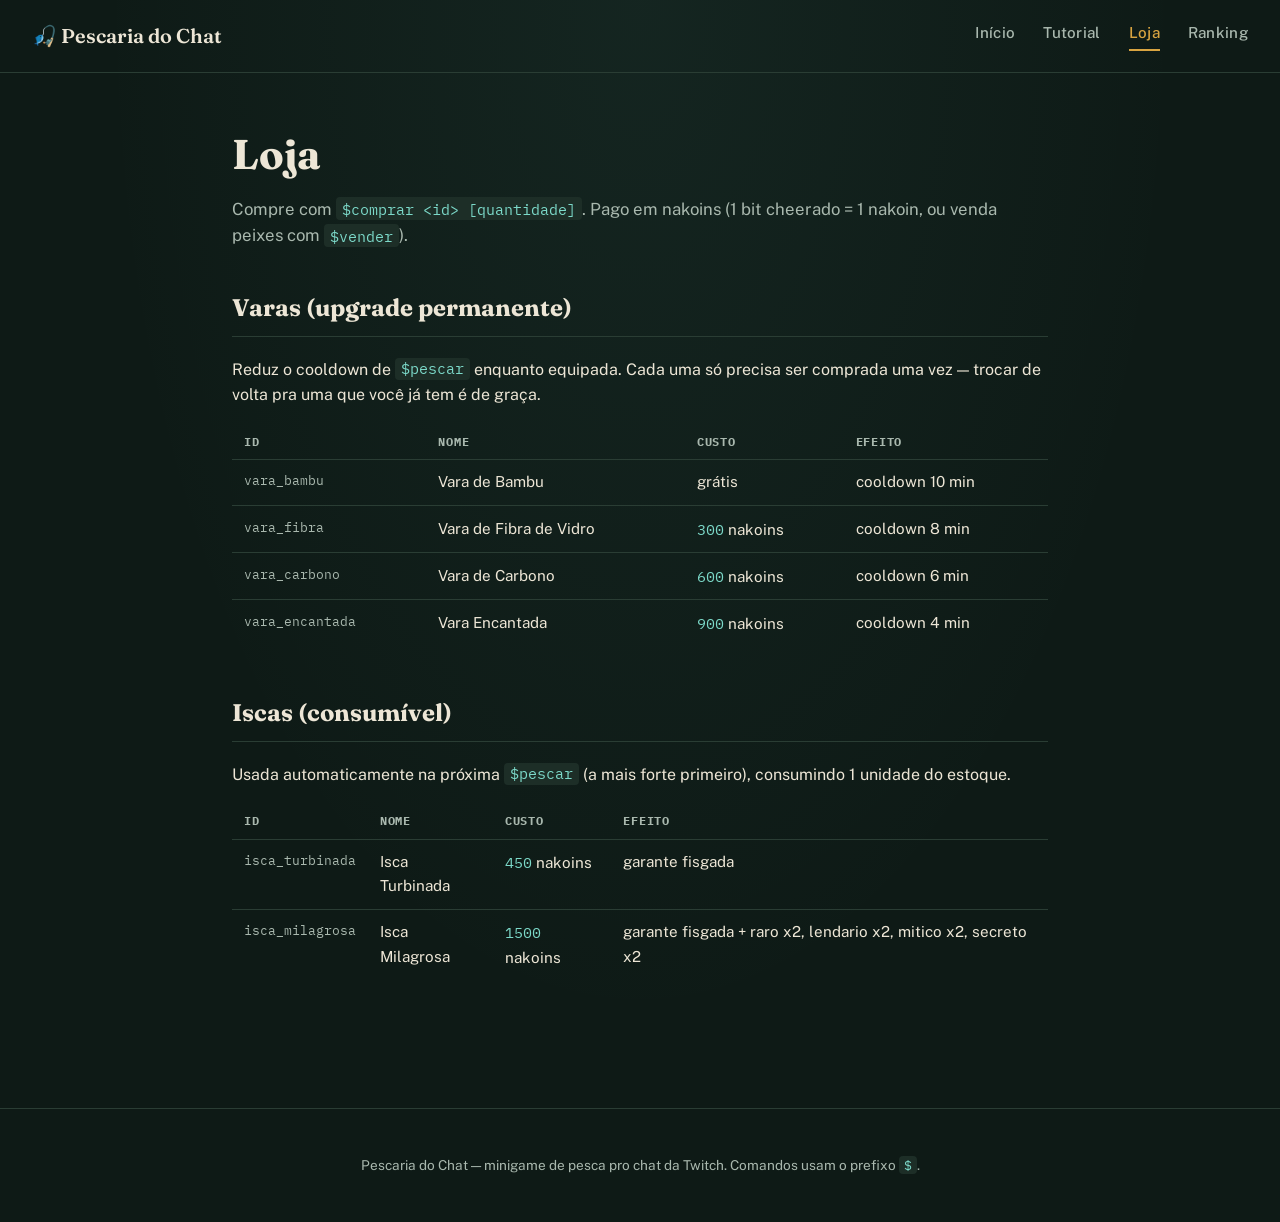
==== loja.html @ 632166b0 "Site inicial: tutorial, loja e ranking do Pescaria do Chat" ====
<!doctype html>
<html lang="pt-BR">
<head>
<meta charset="utf-8">
<meta name="viewport" content="width=device-width, initial-scale=1">
<title>Loja — Pescaria do Chat</title>
<link rel="preconnect" href="https://fonts.googleapis.com">
<link rel="preconnect" href="https://fonts.gstatic.com" crossorigin>
<link href="https://fonts.googleapis.com/css2?family=Fraunces:opsz,wght@9..144,400;9..144,600;9..144,700&family=Public+Sans:wght@400;500;600&family=IBM+Plex+Mono:wght@400;500&display=swap" rel="stylesheet">
<link rel="stylesheet" href="style.css">
<link rel="icon" href="data:image/svg+xml,<svg xmlns=%22http://www.w3.org/2000/svg%22 viewBox=%220 0 100 100%22><text y=%22.9em%22 font-size=%2290%22>🎣</text></svg>">
</head>
<body>
<header class="site-header">
  <a class="brand" href="index.html">🎣 Pescaria do Chat</a>
  <nav class="site-nav">
      <a href="index.html">Início</a>
      <a href="tutorial.html">Tutorial</a>
      <a href="loja.html" class="active">Loja</a>
      <a href="ranking.html">Ranking</a>
  </nav>
</header>
<main>

<h1 class="page-title">Loja</h1>
<p class="subtitle">Compre com <code>$comprar &lt;id&gt; [quantidade]</code>. Pago em nakoins (1 bit cheerado = 1 nakoin, ou venda peixes com <code>$vender</code>).</p>

<section class="block">
  <h2>Varas (upgrade permanente)</h2>
  <p>Reduz o cooldown de <code>$pescar</code> enquanto equipada. Cada uma só
  precisa ser comprada uma vez — trocar de volta pra uma que você já tem é
  de graça.</p>
  <table class="ledger">
    <thead><tr><th>id</th><th>nome</th><th>custo</th><th>efeito</th></tr></thead>
    <tbody>
      <tr>
        <td class="id">vara_bambu</td>
        <td>Vara de Bambu</td>
        <td>grátis</td>
        <td>cooldown 10 min</td>
      </tr>
      <tr>
        <td class="id">vara_fibra</td>
        <td>Vara de Fibra de Vidro</td>
        <td><span class="num">300</span> nakoins</td>
        <td>cooldown 8 min</td>
      </tr>
      <tr>
        <td class="id">vara_carbono</td>
        <td>Vara de Carbono</td>
        <td><span class="num">600</span> nakoins</td>
        <td>cooldown 6 min</td>
      </tr>
      <tr>
        <td class="id">vara_encantada</td>
        <td>Vara Encantada</td>
        <td><span class="num">900</span> nakoins</td>
        <td>cooldown 4 min</td>
      </tr></tbody>
  </table>
</section>

<section class="block">
  <h2>Iscas (consumível)</h2>
  <p>Usada automaticamente na próxima <code>$pescar</code> (a mais forte
  primeiro), consumindo 1 unidade do estoque.</p>
  <table class="ledger">
    <thead><tr><th>id</th><th>nome</th><th>custo</th><th>efeito</th></tr></thead>
    <tbody>
      <tr>
        <td class="id">isca_turbinada</td>
        <td>Isca Turbinada</td>
        <td><span class="num">450</span> nakoins</td>
        <td>garante fisgada</td>
      </tr>
      <tr>
        <td class="id">isca_milagrosa</td>
        <td>Isca Milagrosa</td>
        <td><span class="num">1500</span> nakoins</td>
        <td>garante fisgada + raro x2, lendario x2, mitico x2, secreto x2</td>
      </tr></tbody>
  </table>
</section>

</main>
<footer class="site-footer">
  <p>Pescaria do Chat — minigame de pesca pro chat da Twitch. Comandos usam o prefixo <code>$</code>.</p>
</footer>
</body>
</html>
---- style.css ----
:root {
  --bg: #0e1a16;
  --surface: #16241f;
  --surface-2: #1d2e27;
  --border: #2a3d34;
  --text: #ede6d6;
  --text-muted: #a9b8ae;
  --gold: #d9a441;
  --glow: #7cd9c9;

  --tier-comum: #8fa593;
  --tier-incomum: #5b8a72;
  --tier-raro: #3e7c89;
  --tier-lendario: #d9a441;
  --tier-secreto: #7cd9c9;

  --display: "Fraunces", Georgia, serif;
  --body: "Public Sans", -apple-system, sans-serif;
  --mono: "IBM Plex Mono", ui-monospace, monospace;
}

* { box-sizing: border-box; }

html { scroll-behavior: smooth; }

body {
  margin: 0;
  background: var(--bg);
  background-image:
    radial-gradient(ellipse at top, rgba(124, 217, 201, 0.06), transparent 60%);
  color: var(--text);
  font-family: var(--body);
  line-height: 1.6;
  -webkit-font-smoothing: antialiased;
}

a { color: var(--gold); text-decoration: none; }
a:hover { text-decoration: underline; }
a:focus-visible, button:focus-visible {
  outline: 2px solid var(--glow);
  outline-offset: 2px;
}

code {
  font-family: var(--mono);
  background: var(--surface-2);
  padding: 0.1em 0.4em;
  border-radius: 4px;
  font-size: 0.92em;
  color: var(--glow);
}

.site-header {
  display: flex;
  align-items: center;
  justify-content: space-between;
  flex-wrap: wrap;
  gap: 1rem;
  padding: 1.25rem 2rem;
  border-bottom: 1px solid var(--border);
}

.brand {
  font-family: var(--display);
  font-weight: 600;
  font-size: 1.25rem;
  color: var(--text);
}
.brand:hover { text-decoration: none; color: var(--gold); }

.site-nav { display: flex; gap: 1.75rem; }
.site-nav a {
  color: var(--text-muted);
  font-weight: 500;
  font-size: 0.95rem;
  letter-spacing: 0.02em;
  padding-bottom: 0.2rem;
  border-bottom: 2px solid transparent;
}
.site-nav a:hover { color: var(--text); text-decoration: none; }
.site-nav a.active { color: var(--gold); border-bottom-color: var(--gold); }

main {
  max-width: 880px;
  margin: 0 auto;
  padding: 3rem 2rem 5rem;
}

.site-footer {
  text-align: center;
  color: var(--text-muted);
  font-size: 0.85rem;
  padding: 2rem;
  border-top: 1px solid var(--border);
}

/* Hero (index) */
.hero { padding: 3rem 0 2rem; }
.hero h1 {
  font-family: var(--display);
  font-size: clamp(2.4rem, 6vw, 3.6rem);
  font-weight: 700;
  margin: 0 0 0.75rem;
  line-height: 1.05;
}
.hero .accent { color: var(--gold); }
.hero p.lede {
  color: var(--text-muted);
  font-size: 1.15rem;
  max-width: 42ch;
  margin: 0 0 2.5rem;
}

.card-grid {
  display: grid;
  grid-template-columns: repeat(3, 1fr);
  gap: 1.25rem;
}
@media (max-width: 640px) {
  .card-grid { grid-template-columns: 1fr; }
}

.nav-card {
  display: block;
  background: var(--surface);
  border: 1px solid var(--border);
  border-radius: 10px;
  padding: 1.5rem;
  transition: border-color 0.15s ease, transform 0.15s ease;
}
.nav-card:hover {
  text-decoration: none;
  border-color: var(--gold);
  transform: translateY(-2px);
}
.nav-card .emoji { font-size: 1.8rem; }
.nav-card h3 {
  font-family: var(--display);
  color: var(--text);
  margin: 0.6rem 0 0.3rem;
}
.nav-card p { color: var(--text-muted); margin: 0; font-size: 0.92rem; }

/* Generic content typography */
h1.page-title {
  font-family: var(--display);
  font-size: clamp(2rem, 5vw, 2.6rem);
  margin: 0 0 0.5rem;
}
p.subtitle { color: var(--text-muted); margin: 0 0 2.5rem; font-size: 1.05rem; }

section.block { margin-bottom: 3rem; }
section.block h2 {
  font-family: var(--display);
  font-size: 1.5rem;
  border-bottom: 1px solid var(--border);
  padding-bottom: 0.5rem;
  margin-bottom: 1.25rem;
}
section.block h3 {
  font-family: var(--body);
  font-weight: 600;
  color: var(--gold);
  font-size: 1.05rem;
  margin: 1.5rem 0 0.5rem;
}

.command-list { list-style: none; padding: 0; margin: 0; }
.command-list li {
  display: flex;
  gap: 1rem;
  padding: 0.6rem 0;
  border-bottom: 1px dashed var(--border);
  font-size: 0.95rem;
}
.command-list code { flex: 0 0 auto; white-space: nowrap; }
.command-list span { color: var(--text-muted); }

/* Depth gauge - the signature element for rarity tiers */
.depth-gauge {
  display: grid;
  grid-template-columns: 14px 1fr;
  gap: 0;
}
.depth-band {
  border-radius: 3px;
  margin: 0.15rem 0;
}
.depth-row {
  display: contents;
}
.depth-content {
  padding: 1rem 0 1.4rem 1.25rem;
  border-bottom: 1px solid var(--border);
}
.depth-row:last-child .depth-content { border-bottom: none; }
.depth-content h4 {
  margin: 0 0 0.35rem;
  font-family: var(--body);
  font-weight: 600;
  font-size: 1.05rem;
  display: flex;
  align-items: center;
  gap: 0.6rem;
}
.depth-content .chance {
  font-family: var(--mono);
  font-size: 0.8rem;
  color: var(--text-muted);
  font-weight: 400;
}
.depth-content .species {
  color: var(--text-muted);
  font-size: 0.92rem;
}
.depth-content .species .fid {
  font-family: var(--mono);
  font-size: 0.78rem;
  color: var(--glow);
  opacity: 0.85;
}

/* Tables (shop, ranking) */
table.ledger {
  width: 100%;
  border-collapse: collapse;
  font-size: 0.95rem;
}
table.ledger th {
  text-align: left;
  font-family: var(--mono);
  font-size: 0.75rem;
  text-transform: uppercase;
  letter-spacing: 0.06em;
  color: var(--text-muted);
  border-bottom: 1px solid var(--border);
  padding: 0.5rem 0.75rem;
}
table.ledger td {
  padding: 0.65rem 0.75rem;
  border-bottom: 1px solid var(--border);
  vertical-align: top;
}
table.ledger tr:last-child td { border-bottom: none; }
table.ledger .num { font-family: var(--mono); color: var(--glow); }
table.ledger .id { font-family: var(--mono); font-size: 0.82rem; color: var(--text-muted); }

.rank-row .medal { font-size: 1.1rem; width: 1.6em; display: inline-block; }
.rank-tier {
  display: inline-block;
  font-family: var(--mono);
  font-size: 0.72rem;
  padding: 0.15em 0.5em;
  border-radius: 999px;
  border: 1px solid currentColor;
}

.channel-block { margin-bottom: 3.5rem; }
.channel-block h2 { text-transform: lowercase; }

.rank-tabs {
  display: flex;
  gap: 0.5rem;
  margin-bottom: 1.25rem;
  border-bottom: 1px solid var(--border);
}
.rank-tab {
  font-family: var(--body);
  font-size: 0.9rem;
  font-weight: 500;
  color: var(--text-muted);
  background: none;
  border: none;
  border-bottom: 2px solid transparent;
  padding: 0.6rem 0.25rem;
  margin-bottom: -1px;
  cursor: pointer;
}
.rank-tab:hover { color: var(--text); }
.rank-tab[aria-selected="true"] {
  color: var(--gold);
  border-bottom-color: var(--gold);
}
.rank-panel { display: none; }
.rank-panel.active { display: block; }

.empty-state {
  color: var(--text-muted);
  font-style: italic;
  padding: 1rem 0;
}

.generated-at {
  color: var(--text-muted);
  font-size: 0.82rem;
  font-family: var(--mono);
}
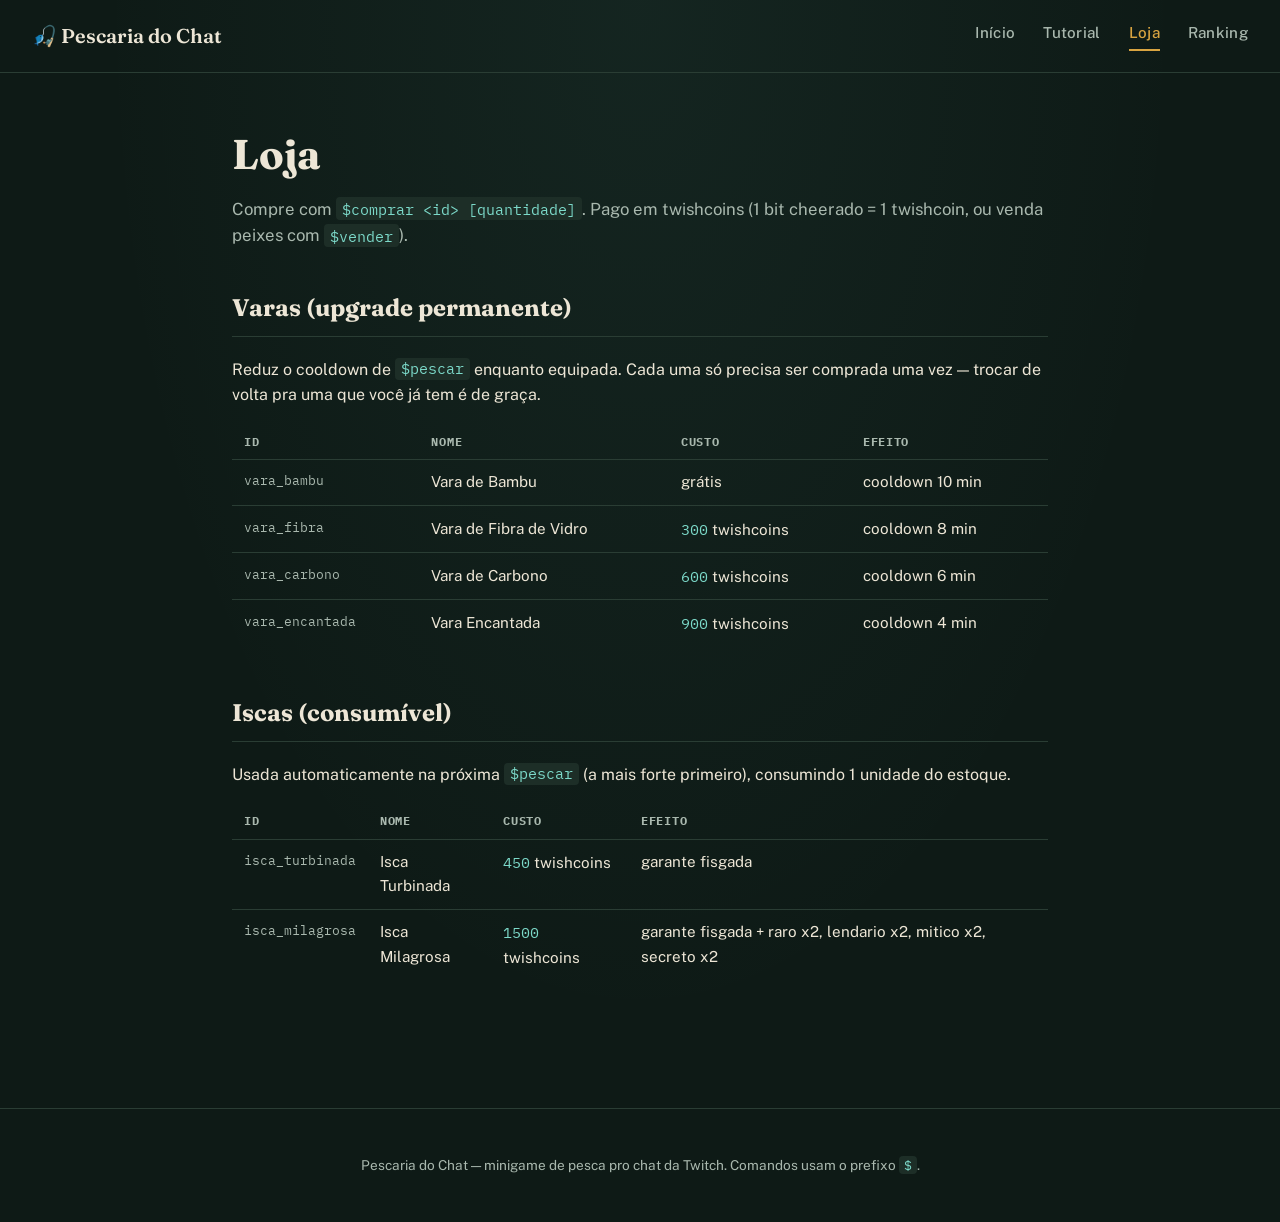
==== commit c797ac43: "Atualiza site (2026-08-07 22:29)" ====
--- a/loja.html
+++ b/loja.html
@@ -23,7 +23,7 @@
 <main>
 
 <h1 class="page-title">Loja</h1>
-<p class="subtitle">Compre com <code>$comprar &lt;id&gt; [quantidade]</code>. Pago em nakoins (1 bit cheerado = 1 nakoin, ou venda peixes com <code>$vender</code>).</p>
+<p class="subtitle">Compre com <code>$comprar &lt;id&gt; [quantidade]</code>. Pago em twishcoins (1 bit cheerado = 1 twishcoin, ou venda peixes com <code>$vender</code>).</p>
 
 <section class="block">
   <h2>Varas (upgrade permanente)</h2>
@@ -42,19 +42,19 @@
       <tr>
         <td class="id">vara_fibra</td>
         <td>Vara de Fibra de Vidro</td>
-        <td><span class="num">300</span> nakoins</td>
+        <td><span class="num">300</span> twishcoins</td>
         <td>cooldown 8 min</td>
       </tr>
       <tr>
         <td class="id">vara_carbono</td>
         <td>Vara de Carbono</td>
-        <td><span class="num">600</span> nakoins</td>
+        <td><span class="num">600</span> twishcoins</td>
         <td>cooldown 6 min</td>
       </tr>
       <tr>
         <td class="id">vara_encantada</td>
         <td>Vara Encantada</td>
-        <td><span class="num">900</span> nakoins</td>
+        <td><span class="num">900</span> twishcoins</td>
         <td>cooldown 4 min</td>
       </tr></tbody>
   </table>
@@ -70,13 +70,13 @@
       <tr>
         <td class="id">isca_turbinada</td>
         <td>Isca Turbinada</td>
-        <td><span class="num">450</span> nakoins</td>
+        <td><span class="num">450</span> twishcoins</td>
         <td>garante fisgada</td>
       </tr>
       <tr>
         <td class="id">isca_milagrosa</td>
         <td>Isca Milagrosa</td>
-        <td><span class="num">1500</span> nakoins</td>
+        <td><span class="num">1500</span> twishcoins</td>
         <td>garante fisgada + raro x2, lendario x2, mitico x2, secreto x2</td>
       </tr></tbody>
   </table>
--- a/style.css
+++ b/style.css
@@ -13,7 +13,8 @@
   --tier-incomum: #5b8a72;
   --tier-raro: #3e7c89;
   --tier-lendario: #d9a441;
-  --tier-secreto: #7cd9c9;
+  --tier-mitico: #53277e;
+  --tier-secreto: #780606;
 
   --display: "Fraunces", Georgia, serif;
   --body: "Public Sans", -apple-system, sans-serif;
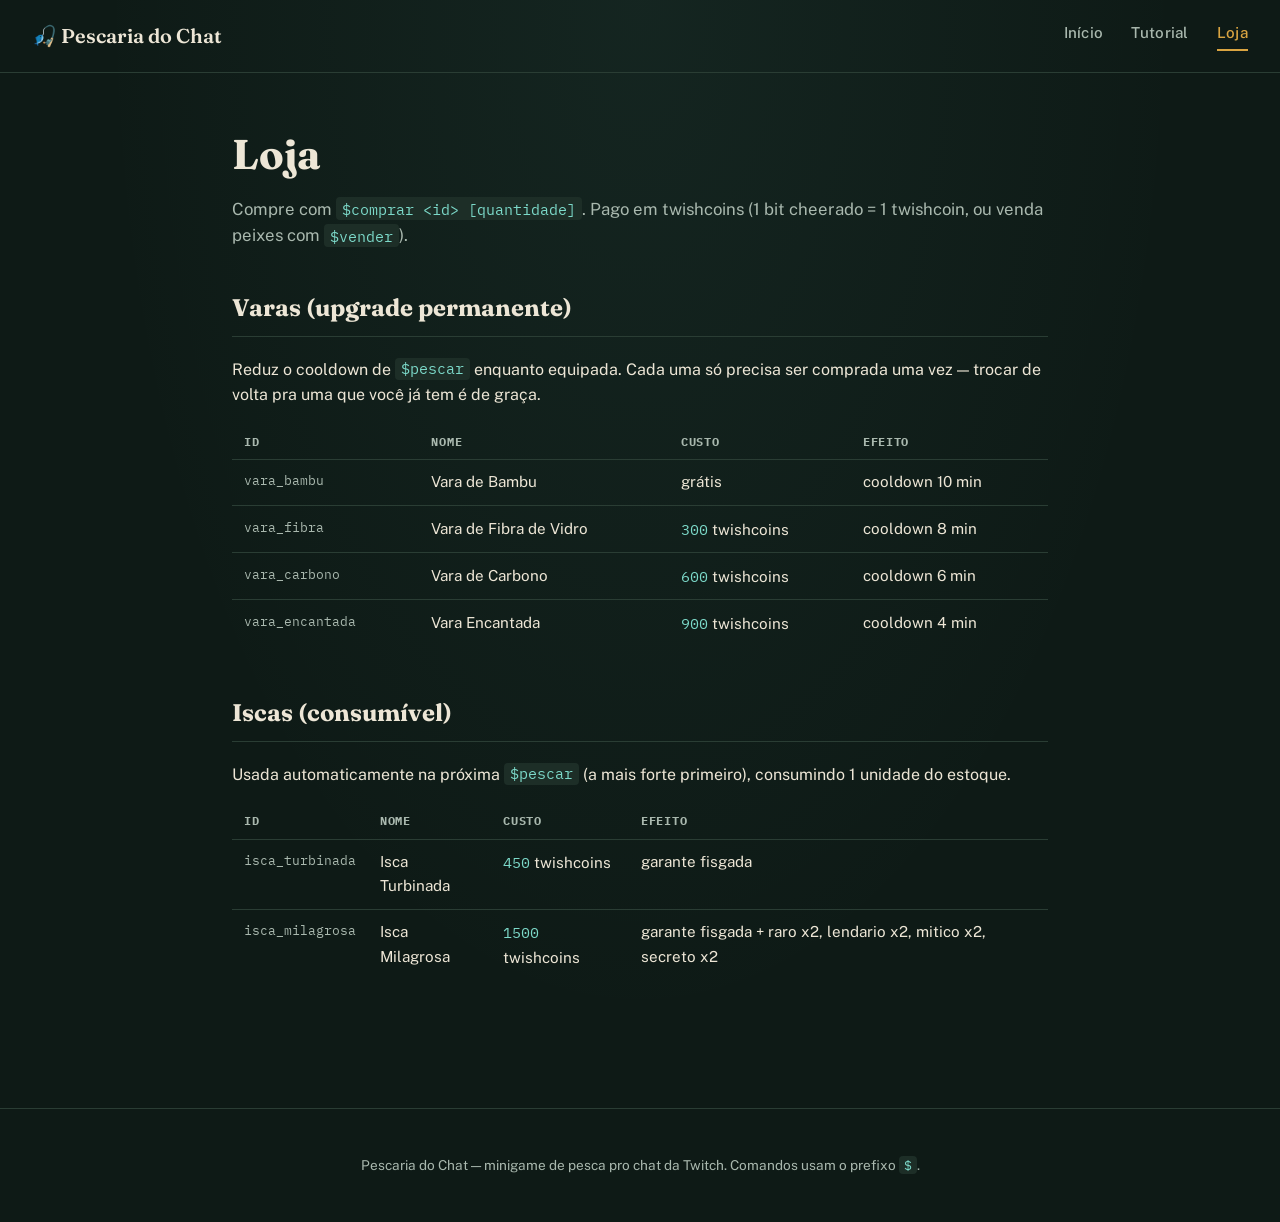
==== commit 6fe0fa0a: "Atualiza site (2026-08-07 22:37)" ====
--- a/loja.html
+++ b/loja.html
@@ -17,7 +17,6 @@
       <a href="index.html">Início</a>
       <a href="tutorial.html">Tutorial</a>
       <a href="loja.html" class="active">Loja</a>
-      <a href="ranking.html">Ranking</a>
   </nav>
 </header>
 <main>
--- a/style.css
+++ b/style.css
@@ -115,7 +115,7 @@
 
 .card-grid {
   display: grid;
-  grid-template-columns: repeat(3, 1fr);
+  grid-template-columns: repeat(2, 1fr);
   gap: 1.25rem;
 }
 @media (max-width: 640px) {
